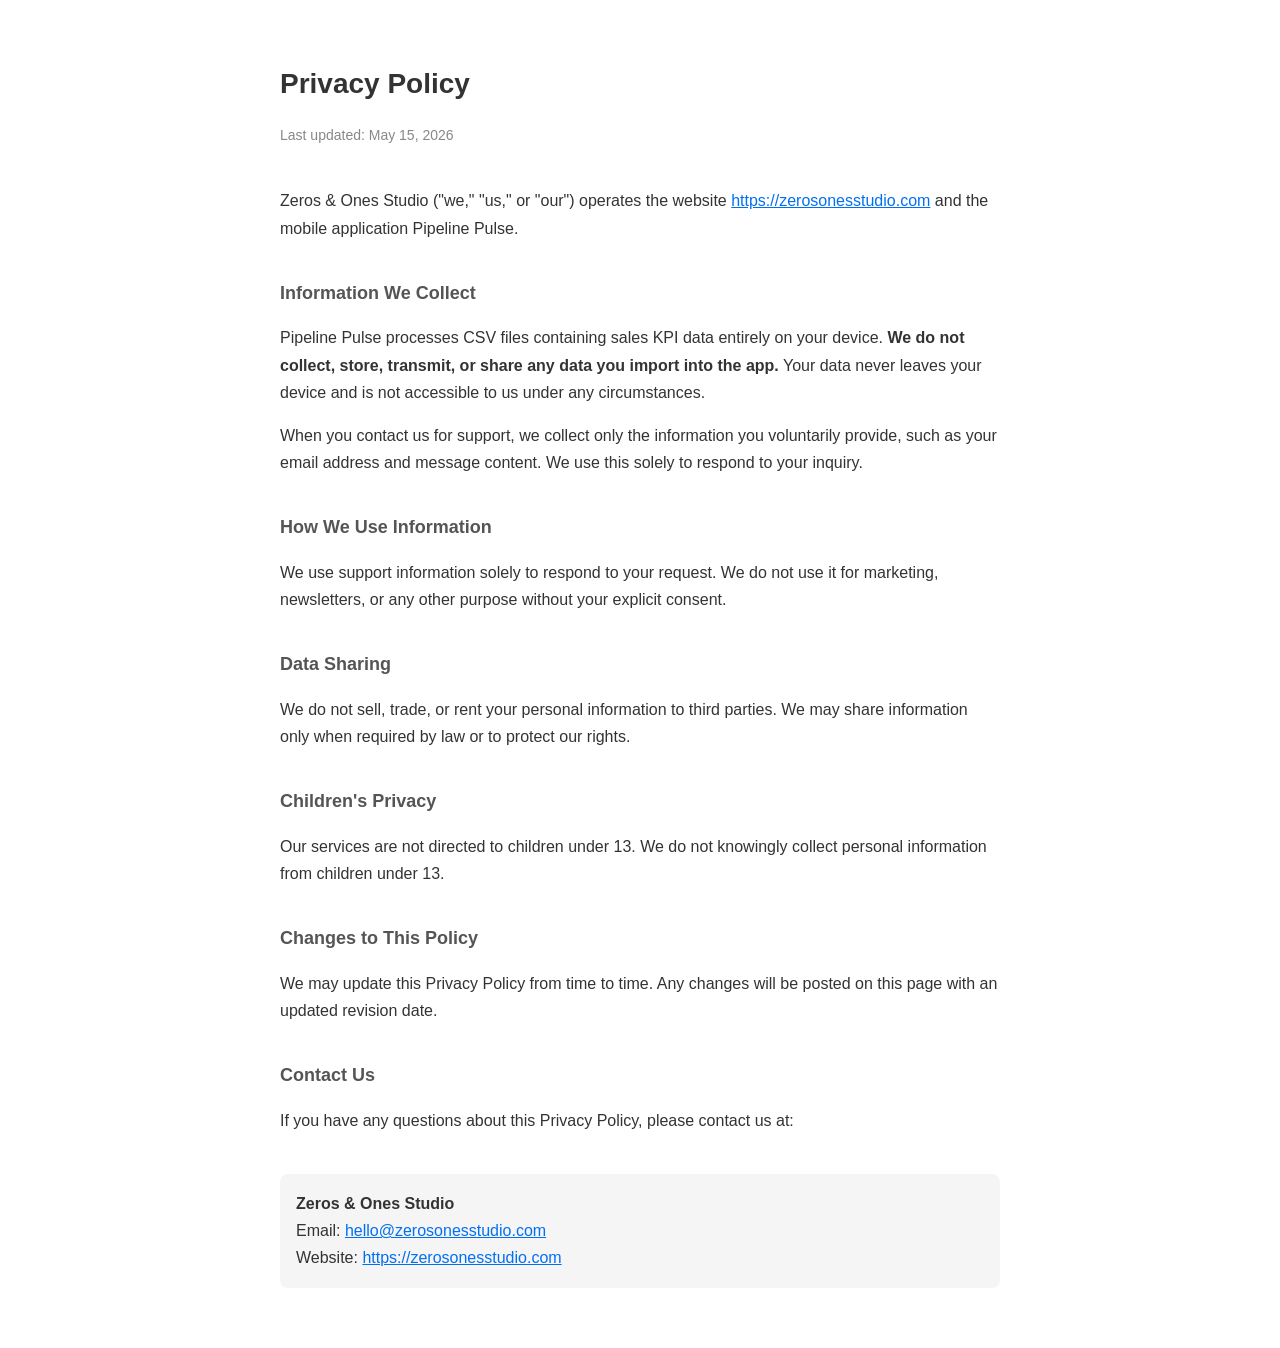
==== privacy/index.html @ 9a94d0b8 "Fix contact email to hello@zerosonesstudio.com; add privacy policy page" ====
<!DOCTYPE html>
<html lang="en">
<head>
    <meta charset="UTF-8">
    <meta name="viewport" content="width=device-width, initial-scale=1.0">
    <title>Privacy Policy — Zeros & Ones Studio</title>
    <style>
        body { font-family: -apple-system, BlinkMacSystemFont, 'Segoe UI', Roboto, sans-serif; max-width: 720px; margin: 60px auto; padding: 0 20px; line-height: 1.7; color: #333; }
        h1 { font-size: 28px; margin-bottom: 8px; }
        h2 { font-size: 18px; margin-top: 36px; color: #555; }
        p { margin: 16px 0; }
        .date { color: #888; font-size: 14px; margin-bottom: 40px; }
        .contact { background: #f5f5f5; padding: 16px; border-radius: 8px; margin-top: 40px; }
        a { color: #0070f3; }
    </style>
</head>
<body>
    <h1>Privacy Policy</h1>
    <p class="date">Last updated: May 15, 2026</p>
    <p>Zeros & Ones Studio ("we," "us," or "our") operates the website <a href="https://zerosonesstudio.com">https://zerosonesstudio.com</a> and the mobile application Pipeline Pulse.</p>
    <h2>Information We Collect</h2>
    <p>Pipeline Pulse processes CSV files containing sales KPI data entirely on your device. <strong>We do not collect, store, transmit, or share any data you import into the app.</strong> Your data never leaves your device and is not accessible to us under any circumstances.</p>
    <p>When you contact us for support, we collect only the information you voluntarily provide, such as your email address and message content. We use this solely to respond to your inquiry.</p>
    <h2>How We Use Information</h2>
    <p>We use support information solely to respond to your request. We do not use it for marketing, newsletters, or any other purpose without your explicit consent.</p>
    <h2>Data Sharing</h2>
    <p>We do not sell, trade, or rent your personal information to third parties. We may share information only when required by law or to protect our rights.</p>
    <h2>Children's Privacy</h2>
    <p>Our services are not directed to children under 13. We do not knowingly collect personal information from children under 13.</p>
    <h2>Changes to This Policy</h2>
    <p>We may update this Privacy Policy from time to time. Any changes will be posted on this page with an updated revision date.</p>
    <h2>Contact Us</h2>
    <p>If you have any questions about this Privacy Policy, please contact us at:</p>
    <div class="contact">
        <strong>Zeros & Ones Studio</strong><br>
        Email: <a href="mailto:hello@zerosonesstudio.com">hello@zerosonesstudio.com</a><br>
        Website: <a href="https://zerosonesstudio.com">https://zerosonesstudio.com</a>
    </div>
</body>
</html>
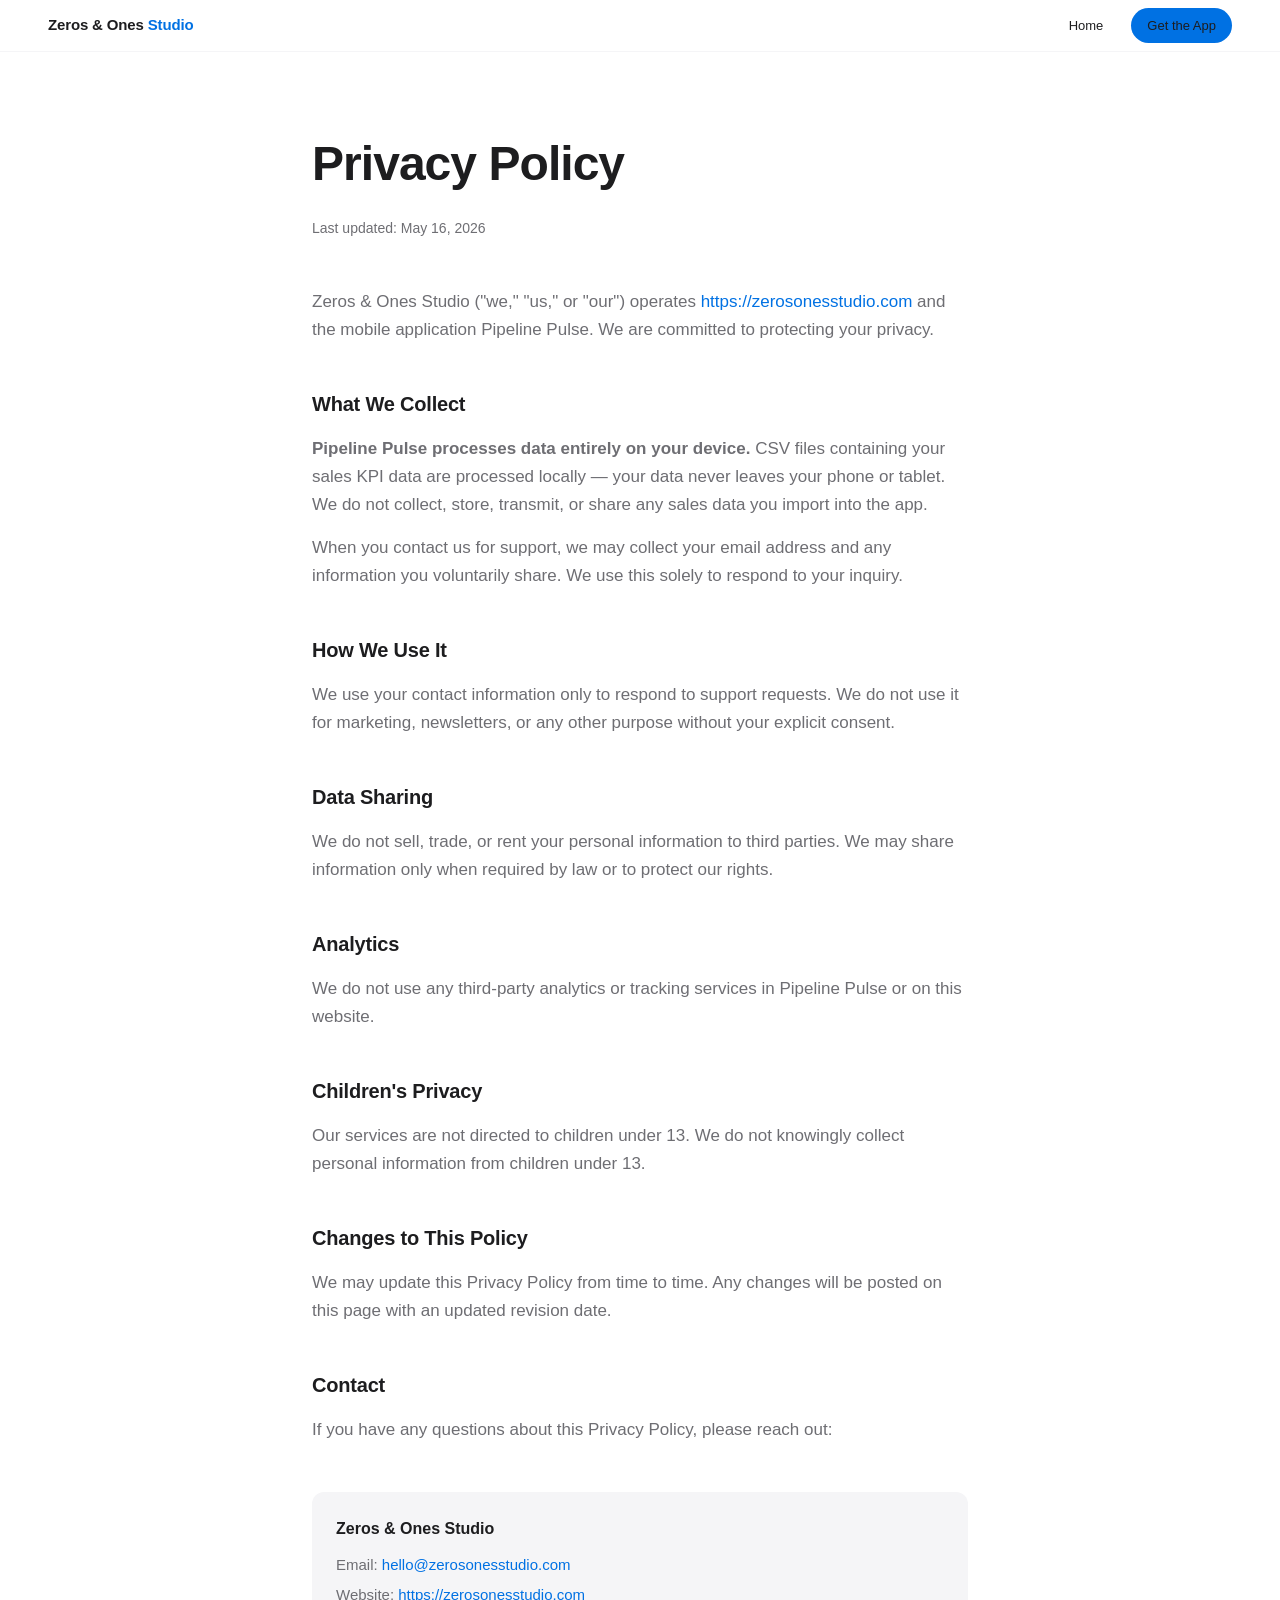
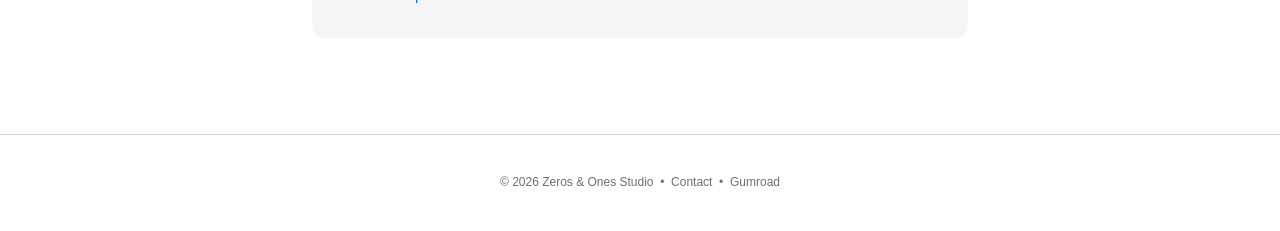
==== commit ea38846a: "Marketing landing page + branded privacy policy" ====
--- a/privacy/index.html
+++ b/privacy/index.html
@@ -1,40 +1,163 @@
-<!DOCTYPE html>
+<!doctype html>
 <html lang="en">
 <head>
-    <meta charset="UTF-8">
-    <meta name="viewport" content="width=device-width, initial-scale=1.0">
-    <title>Privacy Policy — Zeros & Ones Studio</title>
-    <style>
-        body { font-family: -apple-system, BlinkMacSystemFont, 'Segoe UI', Roboto, sans-serif; max-width: 720px; margin: 60px auto; padding: 0 20px; line-height: 1.7; color: #333; }
-        h1 { font-size: 28px; margin-bottom: 8px; }
-        h2 { font-size: 18px; margin-top: 36px; color: #555; }
-        p { margin: 16px 0; }
-        .date { color: #888; font-size: 14px; margin-bottom: 40px; }
-        .contact { background: #f5f5f5; padding: 16px; border-radius: 8px; margin-top: 40px; }
-        a { color: #0070f3; }
-    </style>
+  <meta charset="utf-8" />
+  <meta name="viewport" content="width=device-width, initial-scale=1" />
+  <title>Privacy Policy — Zeros &amp; Ones Studio</title>
+  <meta name="description" content="Privacy policy for Zeros &amp; Ones Studio and Pipeline Pulse." />
+  <style>
+    :root {
+      --black:       #000000;
+      --ink:         #1d1d1f;
+      --gray-mid:    #6e6e73;
+      --gray-soft:   #d2d2d7;
+      --gray-pale:   #f5f5f7;
+      --white:       #ffffff;
+      --blue:        #0071e3;
+      --radius-md:  12px;
+      --font:       -apple-system, BlinkMacSystemFont, "SF Pro Text", "Inter", Helvetica Neue, Arial, sans-serif;
+      --font-display: "SF Pro Display", "Inter Tight", -apple-system, BlinkMacSystemFont, Helvetica Neue, Arial, sans-serif;
+    }
+    *, *::before, *::after { box-sizing: border-box; margin: 0; padding: 0; }
+    body {
+      font: 17px/1.65 var(--font);
+      color: var(--ink);
+      background: var(--white);
+      -webkit-font-smoothing: antialiased;
+    }
+    a { color: var(--blue); text-decoration: none; }
+    a:hover { text-decoration: underline; }
+
+    nav {
+      position: sticky; top: 0; z-index: 100;
+      background: rgba(255,255,255,0.88);
+      backdrop-filter: saturate(180%) blur(20px);
+      border-bottom: 1px solid var(--gray-pale);
+      padding: 0 48px;
+      height: 52px;
+      display: flex; align-items: center; justify-content: space-between;
+    }
+    .nav-logo {
+      font-family: var(--font-display);
+      font-size: 15px; font-weight: 600;
+      color: var(--ink);
+      letter-spacing: -0.01em;
+    }
+    .nav-logo span { color: var(--blue); }
+    .nav-links { display: flex; gap: 28px; align-items: center; }
+    .nav-links a { font-size: 13px; color: var(--ink); font-weight: 400; }
+    .nav-links a:hover { text-decoration: none; }
+    .btn-nav {
+      background: var(--blue); color: var(--white);
+      font-size: 13px; font-weight: 500;
+      padding: 7px 16px; border-radius: 980px;
+      transition: background 0.15s;
+    }
+    .btn-nav:hover { background: var(--blue-hover); text-decoration: none; }
+
+    .content {
+      max-width: 720px;
+      margin: 0 auto;
+      padding: 72px 32px 96px;
+    }
+    .content h1 {
+      font-family: var(--font-display);
+      font-size: clamp(32px, 5vw, 48px);
+      font-weight: 600;
+      letter-spacing: -0.02em;
+      color: var(--ink);
+      margin-bottom: 12px;
+    }
+    .date { color: var(--gray-mid); font-size: 14px; margin-bottom: 48px; }
+    h2 {
+      font-family: var(--font-display);
+      font-size: 20px; font-weight: 600;
+      letter-spacing: -0.01em;
+      color: var(--ink);
+      margin: 44px 0 12px;
+    }
+    p { color: var(--gray-mid); margin: 14px 0; line-height: 1.65; }
+    ul { color: var(--gray-mid); margin: 14px 0 14px 24px; }
+    li { margin: 8px 0; line-height: 1.6; }
+    .contact-box {
+      background: var(--gray-pale);
+      border-radius: var(--radius-md);
+      padding: 24px;
+      margin-top: 48px;
+    }
+    .contact-box h3 {
+      font-family: var(--font-display);
+      font-size: 16px; font-weight: 600;
+      color: var(--ink);
+      margin-bottom: 10px;
+    }
+    .contact-box p { margin: 6px 0; font-size: 15px; }
+
+    footer {
+      background: var(--white);
+      border-top: 1px solid var(--gray-soft);
+      padding: 24px 32px;
+      text-align: center;
+      font-size: 12px; color: var(--gray-mid);
+    }
+    footer a { color: var(--gray-mid); }
+    footer a:hover { color: var(--ink); }
+
+    @media (max-width: 640px) {
+      nav { padding: 0 20px; }
+      .nav-links a:not(.btn-nav) { display: none; }
+      .content { padding: 48px 20px 72px; }
+    }
+  </style>
 </head>
 <body>
+
+  <nav>
+    <div class="nav-logo">Zeros &amp; Ones <span>Studio</span></div>
+    <div class="nav-links">
+      <a href="https://zerosonesstudio.com">Home</a>
+      <a href="https://zerosonesstudio.gumroad.com" class="btn-nav">Get the App</a>
+    </div>
+  </nav>
+
+  <div class="content">
     <h1>Privacy Policy</h1>
-    <p class="date">Last updated: May 15, 2026</p>
-    <p>Zeros & Ones Studio ("we," "us," or "our") operates the website <a href="https://zerosonesstudio.com">https://zerosonesstudio.com</a> and the mobile application Pipeline Pulse.</p>
-    <h2>Information We Collect</h2>
-    <p>Pipeline Pulse processes CSV files containing sales KPI data entirely on your device. <strong>We do not collect, store, transmit, or share any data you import into the app.</strong> Your data never leaves your device and is not accessible to us under any circumstances.</p>
-    <p>When you contact us for support, we collect only the information you voluntarily provide, such as your email address and message content. We use this solely to respond to your inquiry.</p>
-    <h2>How We Use Information</h2>
-    <p>We use support information solely to respond to your request. We do not use it for marketing, newsletters, or any other purpose without your explicit consent.</p>
+    <p class="date">Last updated: May 16, 2026</p>
+
+    <p>Zeros &amp; Ones Studio ("we," "us," or "our") operates <a href="https://zerosonesstudio.com">https://zerosonesstudio.com</a> and the mobile application Pipeline Pulse. We are committed to protecting your privacy.</p>
+
+    <h2>What We Collect</h2>
+    <p><strong>Pipeline Pulse processes data entirely on your device.</strong> CSV files containing your sales KPI data are processed locally — your data never leaves your phone or tablet. We do not collect, store, transmit, or share any sales data you import into the app.</p>
+    <p>When you contact us for support, we may collect your email address and any information you voluntarily share. We use this solely to respond to your inquiry.</p>
+
+    <h2>How We Use It</h2>
+    <p>We use your contact information only to respond to support requests. We do not use it for marketing, newsletters, or any other purpose without your explicit consent.</p>
+
     <h2>Data Sharing</h2>
     <p>We do not sell, trade, or rent your personal information to third parties. We may share information only when required by law or to protect our rights.</p>
+
+    <h2>Analytics</h2>
+    <p>We do not use any third-party analytics or tracking services in Pipeline Pulse or on this website.</p>
+
     <h2>Children's Privacy</h2>
     <p>Our services are not directed to children under 13. We do not knowingly collect personal information from children under 13.</p>
+
     <h2>Changes to This Policy</h2>
     <p>We may update this Privacy Policy from time to time. Any changes will be posted on this page with an updated revision date.</p>
-    <h2>Contact Us</h2>
-    <p>If you have any questions about this Privacy Policy, please contact us at:</p>
-    <div class="contact">
-        <strong>Zeros & Ones Studio</strong><br>
-        Email: <a href="mailto:hello@zerosonesstudio.com">hello@zerosonesstudio.com</a><br>
-        Website: <a href="https://zerosonesstudio.com">https://zerosonesstudio.com</a>
+
+    <h2>Contact</h2>
+    <p>If you have any questions about this Privacy Policy, please reach out:</p>
+
+    <div class="contact-box">
+      <h3>Zeros &amp; Ones Studio</h3>
+      <p>Email: <a href="mailto:hello@zerosonesstudio.com">hello@zerosonesstudio.com</a></p>
+      <p>Website: <a href="https://zerosonesstudio.com">https://zerosonesstudio.com</a></p>
     </div>
+  </div>
+
+  <footer>
+    <p>&copy; 2026 Zeros &amp; Ones Studio &nbsp;&bull;&nbsp; <a href="mailto:hello@zerosonesstudio.com">Contact</a> &nbsp;&bull;&nbsp; <a href="https://zerosonesstudio.gumroad.com">Gumroad</a></p>
+  </footer>
+
 </body>
-</html>
+</html>
